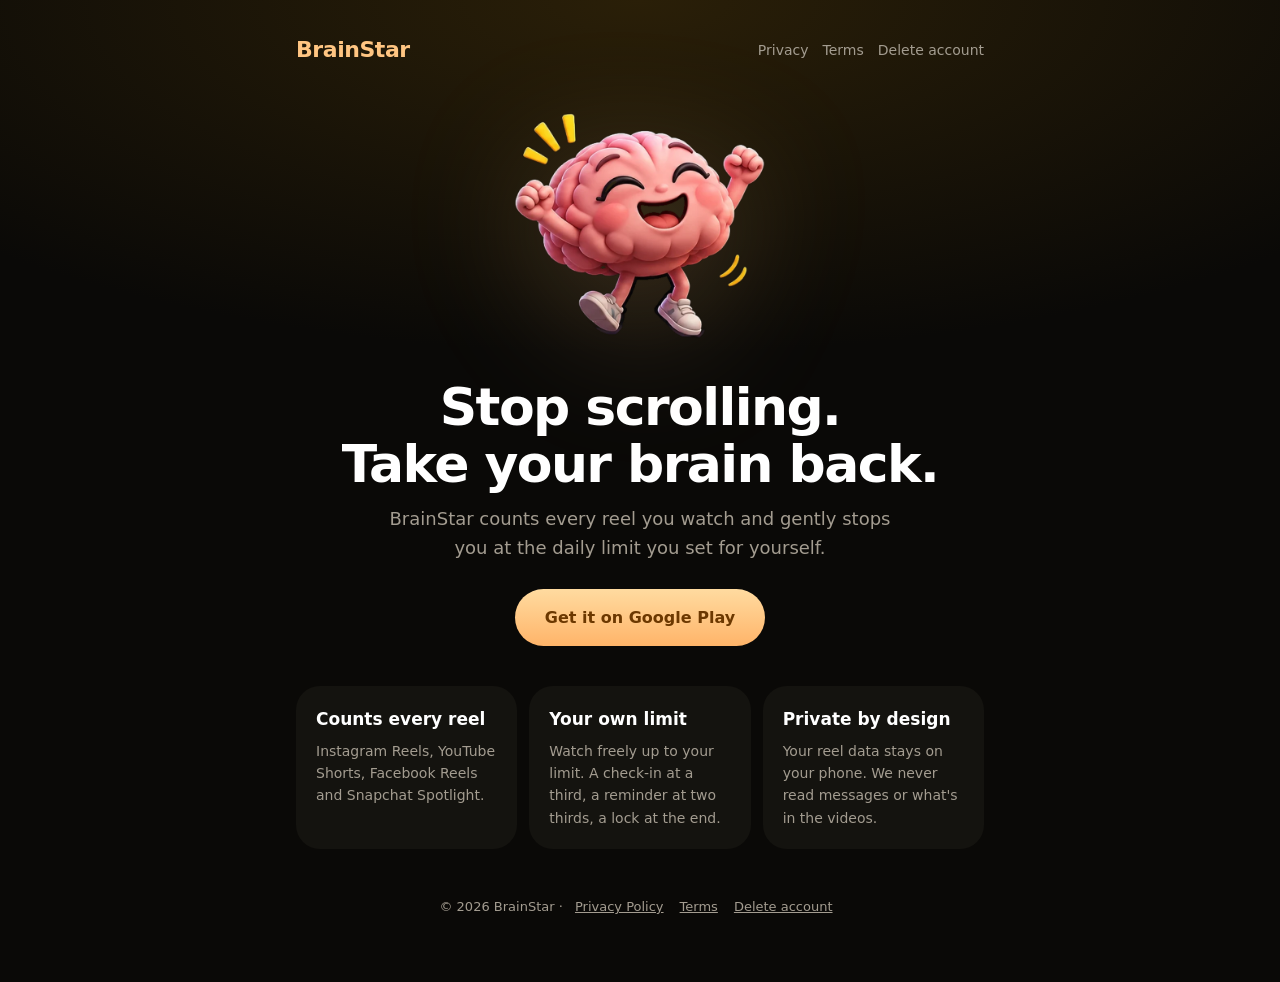
==== index.html @ 5928a5be "BrainStar website: home, privacy policy, terms, delete account" ====
<!doctype html>
<html lang="en">
<head>
  <meta charset="utf-8">
  <meta name="viewport" content="width=device-width, initial-scale=1">
  <title>BrainStar: Stop Scrolling</title>
  <meta name="description" content="BrainStar counts every reel you watch on Instagram, YouTube Shorts, Facebook and Snapchat, and helps you stop at your own daily limit.">
  <link rel="icon" href="mascot.webp">
  <link rel="stylesheet" href="style.css">
</head>
<body>
  <div class="wrap">
    <header>
      <a class="brand" href="./">BrainStar</a>
      <nav><a href="privacy.html">Privacy</a><a href="terms.html">Terms</a><a href="delete-account.html">Delete account</a></nav>
    </header>
    <section class="hero">
      <img src="mascot.webp" alt="The BrainStar brain mascot">
      <h1>Stop scrolling.<br>Take your brain back.</h1>
      <p class="lead">BrainStar counts every reel you watch and gently stops you at the daily limit you set for yourself.</p>
      <a class="cta" href="https://play.google.com/store/apps/details?id=com.brainstar.app">Get it on Google Play</a>
    </section>
    <div class="cards">
      <div class="card"><h3>Counts every reel</h3><p>Instagram Reels, YouTube Shorts, Facebook Reels and Snapchat Spotlight.</p></div>
      <div class="card"><h3>Your own limit</h3><p>Watch freely up to your limit. A check-in at a third, a reminder at two thirds, a lock at the end.</p></div>
      <div class="card"><h3>Private by design</h3><p>Your reel data stays on your phone. We never read messages or what's in the videos.</p></div>
    </div>
    <footer>
      © 2026 BrainStar · <a href="privacy.html">Privacy Policy</a><a href="terms.html">Terms</a><a href="delete-account.html">Delete account</a>
    </footer>
  </div>
</body>
</html>
---- style.css ----
:root {
  --bg: #0A0907;
  --surface: #14130F;
  --surface2: #1E1D1B;
  --text: #FFFFFF;
  --muted: #A39C90;
  --peach: #FFC582;
  --peach-top: #FFDBA0;
  --peach-bottom: #FFB469;
  --on-peach: #6C3800;
}
* { box-sizing: border-box; }
body {
  margin: 0;
  background: radial-gradient(120% 60% at 50% 0%, #2A1F08 0%, var(--bg) 60%) no-repeat, var(--bg);
  color: var(--text);
  font: 16px/1.6 "Inter", system-ui, -apple-system, "Segoe UI", Roboto, sans-serif;
}
.wrap { max-width: 720px; margin: 0 auto; padding: 32px 16px 64px; }
header { display: flex; align-items: center; justify-content: space-between; gap: 12px; }
.brand { font-family: "Bricolage Grotesque", system-ui, sans-serif; font-weight: 800; font-size: 22px;
  color: var(--peach); text-decoration: none; letter-spacing: -0.02em; }
nav a { color: var(--muted); text-decoration: none; margin-left: 14px; font-size: 14px; }
nav a:hover { color: var(--text); }
h1, h2 { font-family: "Bricolage Grotesque", system-ui, sans-serif; font-weight: 800; letter-spacing: -0.03em; line-height: 1.1; }
h1 { font-size: clamp(34px, 8vw, 52px); margin: 28px 0 12px; }
h2 { font-size: 22px; margin: 32px 0 8px; }
p, li { color: var(--muted); }
strong { color: var(--text); }
a { color: var(--peach); }
.hero { text-align: center; padding-top: 16px; }
.hero img { width: min(260px, 70vw); height: auto; filter: drop-shadow(0 20px 60px rgba(255, 197, 130, .18)); }
.lead { font-size: 18px; max-width: 520px; margin: 0 auto; }
.cta { display: inline-block; margin-top: 26px; padding: 16px 30px; border-radius: 999px; font-weight: 700;
  color: var(--on-peach); text-decoration: none; background: linear-gradient(var(--peach-top), var(--peach-bottom)); }
.cards { display: grid; grid-template-columns: repeat(auto-fit, minmax(200px, 1fr)); gap: 12px; margin-top: 40px; }
.card { background: var(--surface); border-radius: 24px; padding: 20px; }
.card h3 { margin: 0 0 6px; font-size: 17px; }
.card p { margin: 0; font-size: 14px; }
.doc { background: var(--surface); border-radius: 28px; padding: 8px 22px 22px; margin-top: 20px; }
.updated { font-size: 13px; }
footer { margin-top: 48px; font-size: 13px; color: var(--muted); text-align: center; }
footer a { color: var(--muted); margin: 0 8px; }
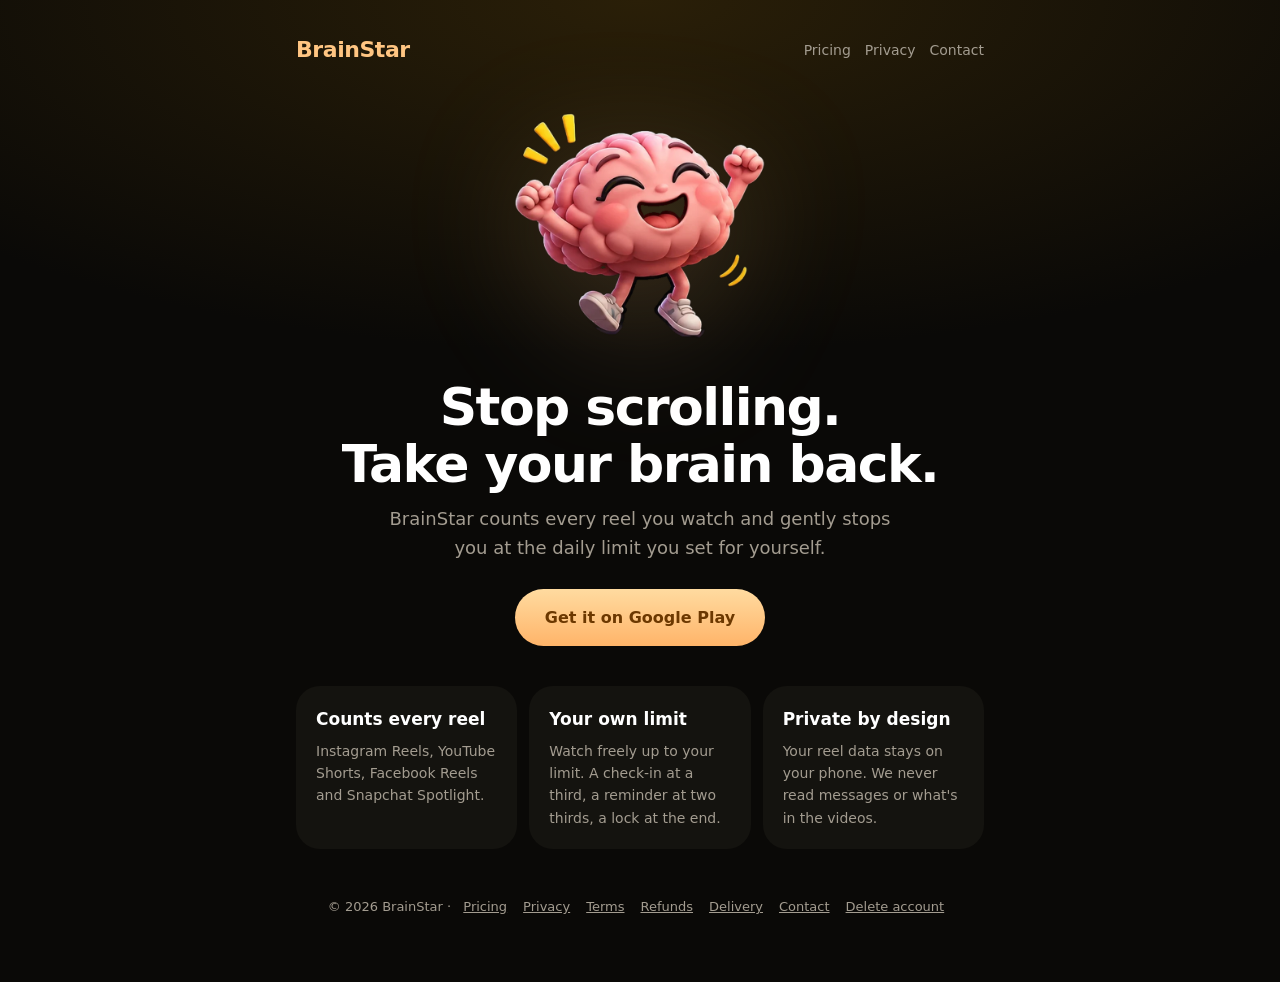
==== commit 1ea3c5ce: "Add pricing, refund, delivery and contact pages; fill support details" ====
--- a/index.html
+++ b/index.html
@@ -12,7 +12,7 @@
   <div class="wrap">
     <header>
       <a class="brand" href="./">BrainStar</a>
-      <nav><a href="privacy.html">Privacy</a><a href="terms.html">Terms</a><a href="delete-account.html">Delete account</a></nav>
+      <nav><a href="pricing.html">Pricing</a><a href="privacy.html">Privacy</a><a href="contact.html">Contact</a></nav>
     </header>
     <section class="hero">
       <img src="mascot.webp" alt="The BrainStar brain mascot">
@@ -25,9 +25,7 @@
       <div class="card"><h3>Your own limit</h3><p>Watch freely up to your limit. A check-in at a third, a reminder at two thirds, a lock at the end.</p></div>
       <div class="card"><h3>Private by design</h3><p>Your reel data stays on your phone. We never read messages or what's in the videos.</p></div>
     </div>
-    <footer>
-      © 2026 BrainStar · <a href="privacy.html">Privacy Policy</a><a href="terms.html">Terms</a><a href="delete-account.html">Delete account</a>
-    </footer>
+    <footer>© 2026 BrainStar · <a href="pricing.html">Pricing</a><a href="privacy.html">Privacy</a><a href="terms.html">Terms</a><a href="refund.html">Refunds</a><a href="shipping.html">Delivery</a><a href="contact.html">Contact</a><a href="delete-account.html">Delete account</a></footer>
   </div>
 </body>
 </html>
